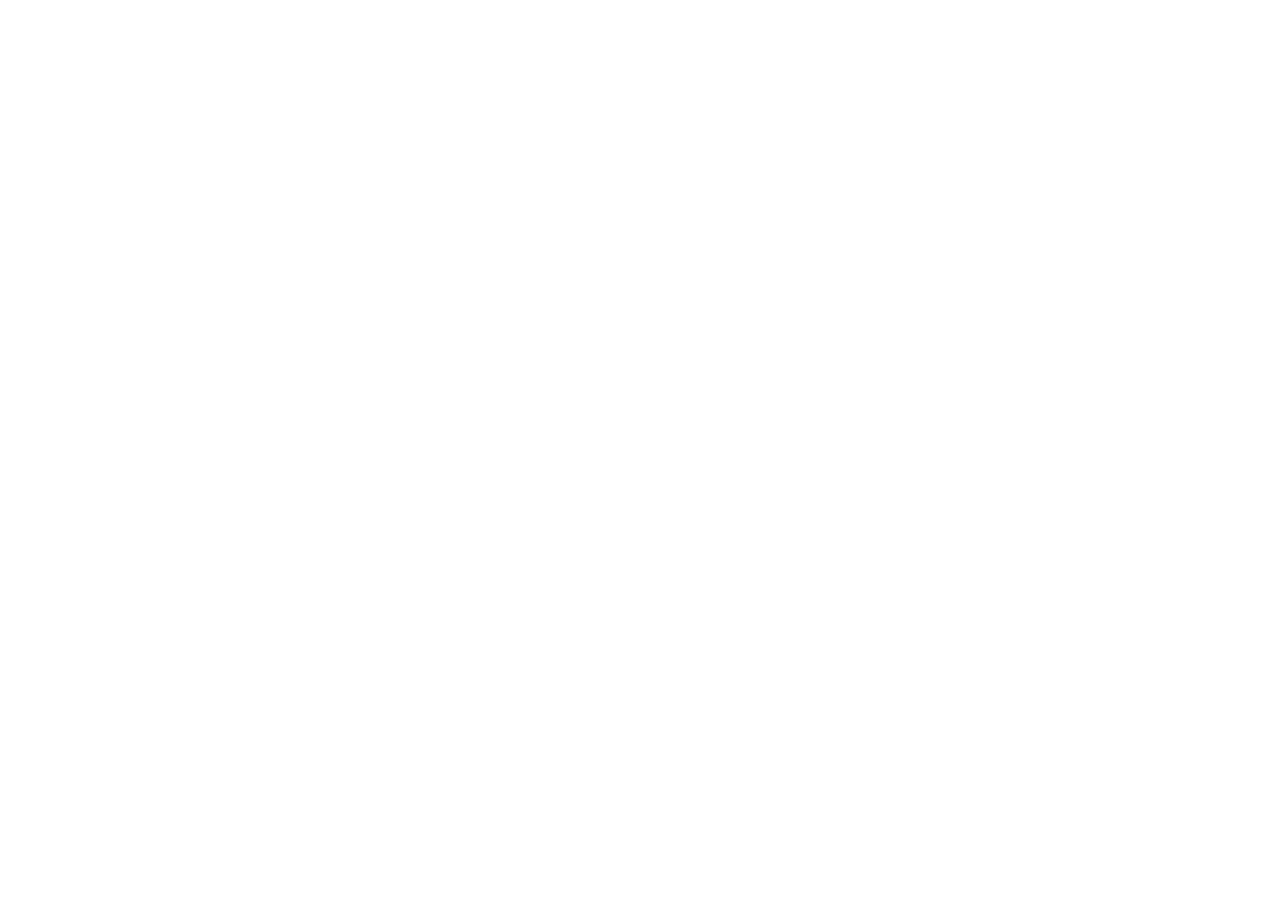
==== results-summary/index.html @ 51392845 "." ====
<!DOCTYPE html>
<html lang="en">
<head>
    <meta charset="UTF-8">
    <meta name="viewport" content="width=device-width, initial-scale=1.0">
    <link rel="shortcut icon" href="" type="image/x-icon">
    <title>Document</title>
</head>
<body>
    
</body>
</html>
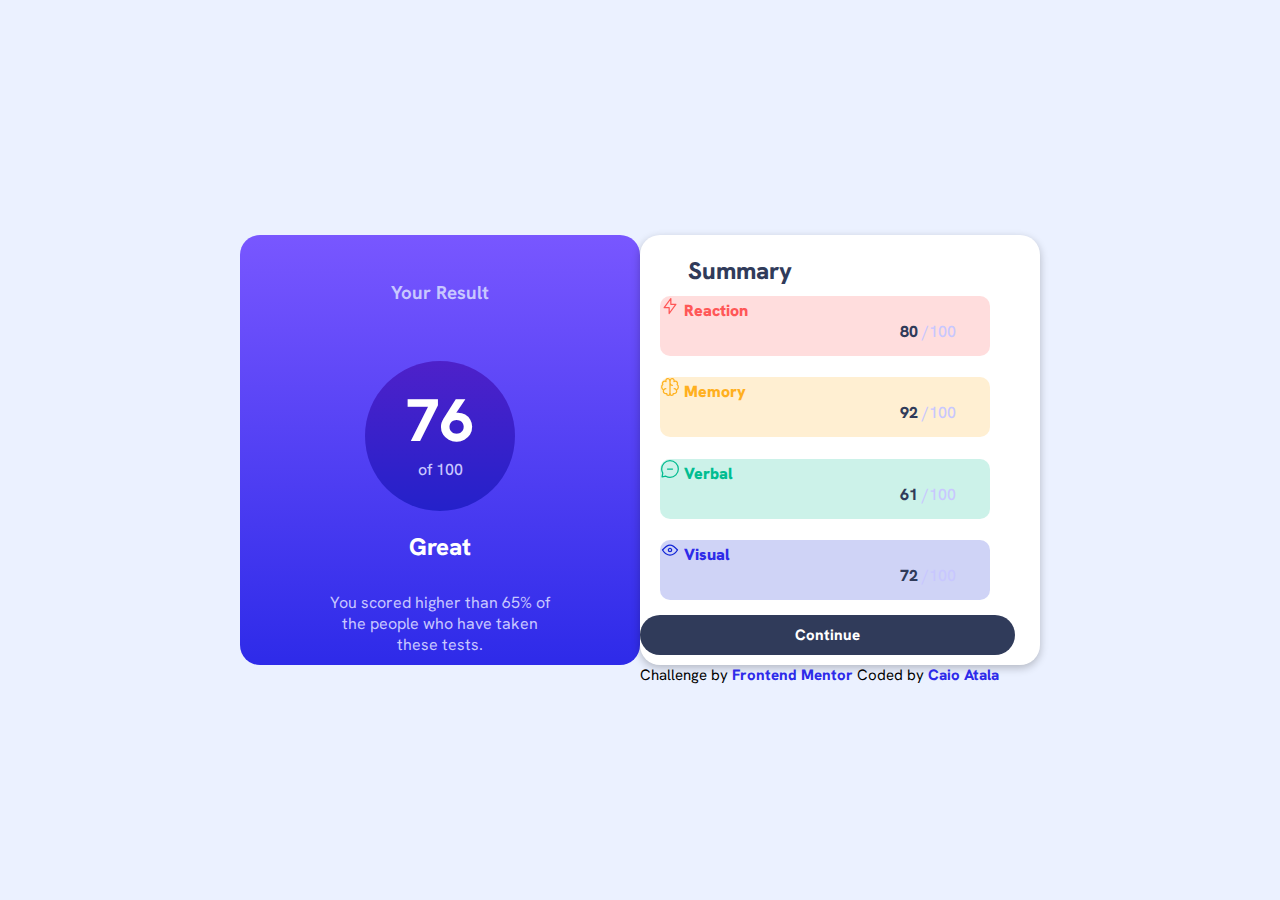
==== commit 93a61112: "Results done" ====
--- a/results-summary/index.html
+++ b/results-summary/index.html
@@ -1,12 +1,84 @@
 <!DOCTYPE html>
 <html lang="en">
+
 <head>
     <meta charset="UTF-8">
     <meta name="viewport" content="width=device-width, initial-scale=1.0">
-    <link rel="shortcut icon" href="" type="image/x-icon">
-    <title>Document</title>
+    <link rel="shortcut icon" href="imagens/favicon-32x32.png" type="image/x-icon">
+    <link rel="stylesheet" href="estilo/style.css">
+
+    <title>Results Summary</title>
+
 </head>
+
 <body>
-    
+    <main class="card">
+        <div class="container">
+            <section class="result">
+                <h3>Your Result</h3>
+                <p class="circle"><span class="numr">76</span><br>of 100</p>
+                <h2>Great</h2>
+                <p class="scored">You scored higher than 65% of the people who have taken these tests.</p>
+            </section>
+
+            <section class="summary">
+                <h2 class="sum">Summary</h2>
+
+                <div class="table">
+
+                    <div class="row">
+                        <div class="rea">
+                            <img src="imagens/icon-reaction.svg" alt="Reaction">
+                            <b>Reaction</b>
+
+                            <span class="num">80</span>
+                            <spam class="num2">/100</spam>
+
+                        </div>
+                    </div>
+                    <div class="row">
+                        <div class="mem">
+                            <img src="imagens/icon-memory.svg" alt="Memory">
+                            <b>Memory </b>
+                            <span class="num">92</span>
+                            <spam class="num2">/100</spam>
+
+                        </div>
+                    </div>
+
+                    <div class="row">
+                        <div class="ver">
+                            <img src="imagens/icon-verbal.svg" alt="Verbal">
+                            <b>Verbal</b>
+                            <span class="num">61</span>
+                            <spam class="num2">/100</spam>
+
+                        </div>
+                    </div>
+
+                    <div class="row">
+                        <div class="vis">
+                            <img src="imagens/icon-visual.svg" alt="Visual">
+                            <b>Visual </b>
+                            <span class="num">72</span>
+                            <spam class="num2">/100</spam>
+
+                        </div>
+                    </div>
+                </div>
+                <button type="submit">Continue</button>
+                <footer>
+                    <div class="end">
+                        Challenge by <a href="https://www.frontendmentor.io" target="_blank">Frontend Mentor</a>
+                        Coded by <a href="https://www.frontendmentor.io/profile/caioatala" target="_blank"> Caio
+                            Atala</a>
+                    </div>
+                </footer>
+            </section>
+
+        </div>
+
+    </main>
 </body>
+
 </html>--- a/results-summary/estilo/style.css
+++ b/results-summary/estilo/style.css
@@ -0,0 +1,264 @@
+@import url('https://fonts.googleapis.com/css2?family=Hanken+Grotesk:ital,wght@0,500;1,500&display=swap');
+@import url('https://fonts.googleapis.com/css2?family=Hanken+Grotesk:ital,wght@0,700;1,700&display=swap');
+@import url('https://fonts.googleapis.com/css2?family=Hanken+Grotesk:ital,wght@0,800;1,800&display=swap');
+
+*{
+    padding: 0;
+    margin: 0;
+    box-sizing: border-box;
+    font-family: "Hanken Grotesk", sans-serif;
+}
+
+:root{
+    --Lightred: hsl(0, 100%, 67%);
+    --Orangeyyellow: hsl(39, 100%, 56%);
+    --Greenteal: hsl(166, 100%, 37%);
+    --Cobaltblue: hsl(234, 85%, 45%);
+
+    --Lightred2: hsla(0, 100%, 67%, 0.199);
+    --Orangeyyellow2: hsla(39, 100%, 56%, 0.199);
+    --Greenteal2: hsla(166, 100%, 37%, 0.199);
+    --Cobaltblue2: hsla(234, 85%, 45%, 0.199);
+    
+    --Lightslateblue: hsl(252, 100%, 67%);
+    --Lightroyalblue: hsl(241, 81%, 54%);
+
+    
+    --Violetblue: hsla(256, 72%, 46%, 1);
+    --Persianblue: hsla(241, 72%, 46%, 0.993);
+
+    --White: hsl(0, 0%, 100%);
+    --Paleblue: hsl(221, 100%, 96%);
+    --Lightlavender: hsl(241, 100%, 89%);
+    --Darkgrayblue: hsl(224, 30%, 27%);
+}
+
+
+body{
+    min-height: 100vh;
+    display: flex;
+    align-items: center;
+    justify-content:center;
+    background-color: var(--Paleblue);
+}
+.container{
+    display: flex;
+    flex-direction: column;
+    align-items: center;
+    height: 100vh
+    
+}
+
+main{
+    background-color: var(--White);
+}
+.result{
+    background:linear-gradient(to bottom, var(--Lightslateblue), var(--Lightroyalblue));;
+    width:375px;
+    height: 340px;
+    border-radius: 20px;
+
+}
+
+h3{
+    text-align: center;
+    color: var(--Lightlavender);
+    font-weight: 700;
+    margin-top: 20px;
+    margin-bottom: 20px;
+}
+.circle{
+    width: 150px;
+    height: 150px;
+    border-radius: 50%;
+    background: linear-gradient(to bottom, var(--Violetblue), var(--Persianblue));
+    text-align: center;
+    margin-left: 110px;
+    padding-top: 20px;
+}
+
+.numr{
+    color: var(--White);
+    font-weight: 800;
+    font-size:  60px;
+}
+
+h2{
+    text-align: center;
+    color: var(--White);
+    font-weight: 800;
+    margin-top: 20px;
+}
+
+.scored{
+    text-align: center;
+    color: var(--Lightlavender);
+    margin: 0px 20px;
+    padding: 20px;
+}
+
+.sum{
+    color: var(--Darkgrayblue);
+    margin-right: 200px;
+    margin-bottom: 30px;
+    
+}
+
+.num{
+    color: var(--Darkgrayblue);
+    margin-left: 240px;
+    
+    
+}
+
+.num2{
+    color: var(--Lightlavender);
+    font-weight: 500;
+    text-align: center;
+    margin-right: 10px;
+}
+
+
+.rea{
+    background-color:var(--Lightred2);
+    margin-bottom:15px ;    
+    height: 60px;
+    border-radius: 10px;
+    color: var(--Lightred);
+    font-weight: 800;
+}
+
+.mem{
+    background-color:var(--Orangeyyellow2)  ;
+    margin-bottom:15px ; 
+    height: 60px;
+    border-radius: 10px;
+    color: var(--Orangeyyellow);
+    font-weight: 800;
+}
+
+.ver{
+    background-color:var(--Greenteal2) ;
+    margin-bottom:15px ; 
+    height: 60px;
+    border-radius: 10px;
+    color: var(--Greenteal);
+    font-weight: 800;
+}
+
+.vis{
+    background-color:var(--Cobaltblue2) ;
+    margin-bottom:15px ;
+    border-radius: 10px;
+    height: 60px;
+    color: var(--Lightroyalblue);
+    font-weight: 800;
+}
+
+button{
+    background-color:var(--Darkgrayblue);
+    color:var(--White);
+    border: none;
+    padding: 10px 30px;
+    border-radius: 30px;
+    width: 375px;
+    font-weight: 800;
+    font-size: 15px;
+}
+
+button:hover{
+    color: var(--Orangeyyellow);
+}
+footer{
+font-size: 15px;
+}
+
+a{
+    text-decoration: none;
+    color: var(--Lightroyalblue);
+    font-weight: 800;
+}
+
+a:hover{
+    color: var(--Orangeyyellow);
+}
+
+@media screen and  (min-width:768px)  {
+
+    body{
+        min-height: 100vh;
+        display: flex;
+        align-items: center;
+        justify-content:center;
+        background-color: var(--Paleblue);
+    }
+
+    .container{
+        background-color: var(--Paleblue);
+        align-items: center;
+        flex-direction: row;
+    }
+
+    h3{
+        margin-top: 45px;
+    }
+
+    .circle{
+        text-align: center;
+        margin: auto;
+        margin-top: 56px;
+        color: var(--Lightlavender);
+        font-weight: 500;
+        max-height: 200;
+    }
+    .result{
+        background: linear-gradient(to bottom, var(--Lightslateblue), var(--Lightroyalblue));
+        width:400px;
+        height: 430px;
+        border-radius: 20px;
+    
+    }
+
+    .scored{
+        text-align: center;
+        color: var(--Lightlavender);
+        margin: 0px 55px;
+        padding: 30px;
+    }
+    
+
+    .sum{
+        margin-right: 200px;
+        margin-bottom: 10px;
+    }
+    .summary{
+        background-color: var(--White);
+        border-radius: 20px;
+        width:400px;
+        height: 430px;
+        box-shadow: rgba(0, 0, 0, .24) 0px 3px 8px; 
+        
+    }
+
+    .table{
+        display: flex;
+        flex-direction: column;
+        gap: .4rem;
+        width: 350px;
+    }
+    .row{
+        display: flex;
+        align-items: center;
+        justify-content: space-between;
+        padding-left: 20px;
+        
+    }
+
+    
+
+    footer{
+        padding-top: 10px;
+    }
+    
+}
+
